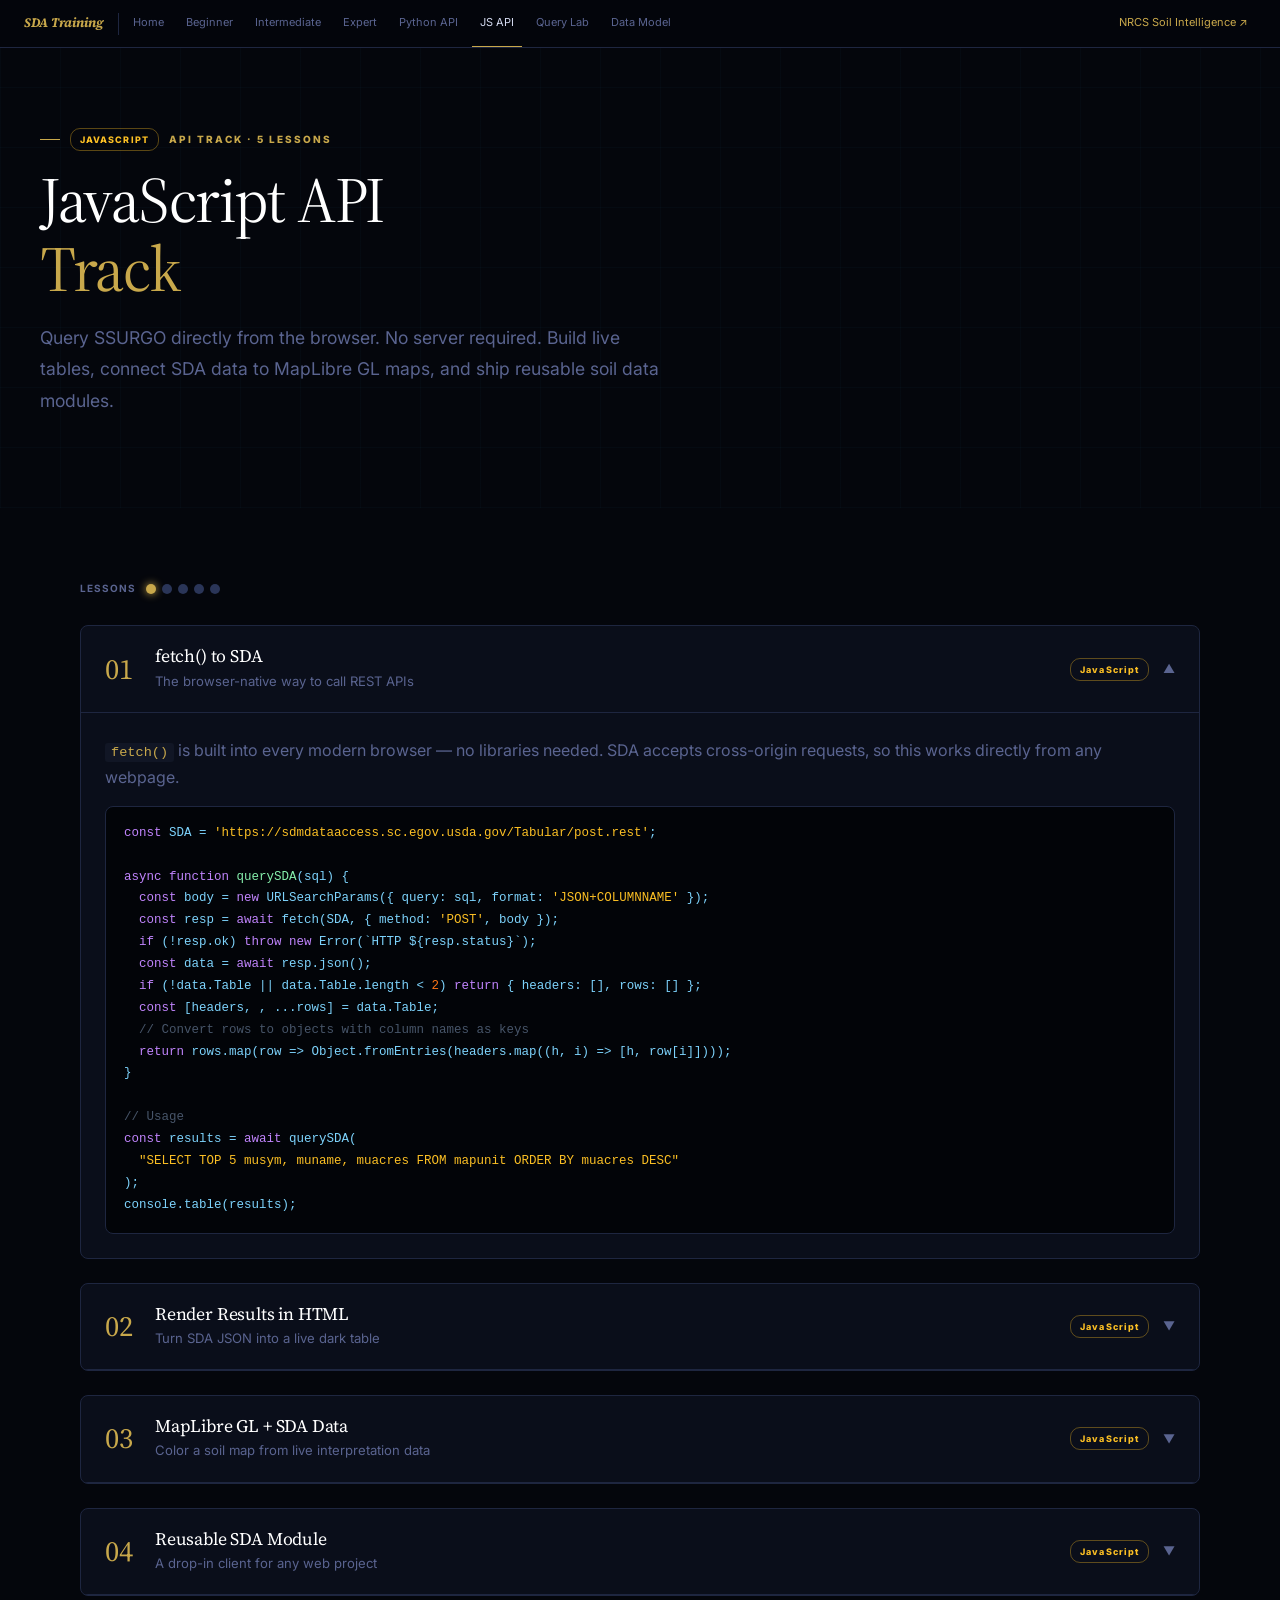
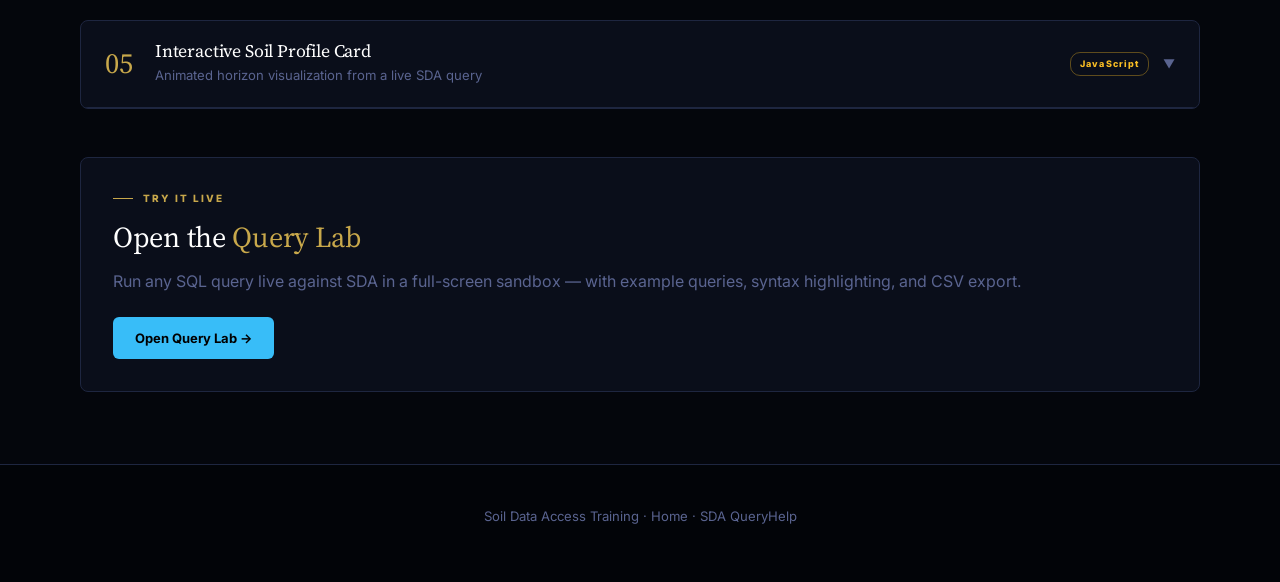
==== docs/api-javascript.html @ 68d7357d "feat: complete NYT-style SDA training site (GitHub Pages) docs/ — 8 pages + 2 shared assets, all sel" ====
<!DOCTYPE html>
<html lang="en">
<head>
<meta charset="UTF-8">
<meta name="viewport" content="width=device-width, initial-scale=1">
<title>JavaScript API Track — SDA Training</title>
<link rel="stylesheet" href="assets/theme.css">
</head>
<body>
<nav id="nav">
  <a class="nav-logo" href="index.html">SDA Training</a>
  <div class="nav-sep"></div>
  <a class="nav-link" href="index.html">Home</a>
  <a class="nav-link" href="beginner.html">Beginner</a>
  <a class="nav-link" href="intermediate.html">Intermediate</a>
  <a class="nav-link" href="expert.html">Expert</a>
  <a class="nav-link" href="api-python.html">Python API</a>
  <a class="nav-link active" href="api-javascript.html">JS API</a>
  <a class="nav-link" href="query-runner.html">Query Lab</a>
  <a class="nav-link" href="soil-model.html">Data Model</a>
  <div class="nav-space"></div>
  <a class="nav-link" href="https://jneme910.github.io/NRCS-Soil-Data-Access/" target="_blank" rel="noopener" style="color:var(--soil)">NRCS Soil Intelligence ↗</a>
</nav>

<section class="hero darker">
  <div class="hero-grid-bg"></div>
  <div class="hero-inner">
    <div class="eyebrow"><span class="lesson-tag tag-javascript" style="display:inline">JAVASCRIPT</span> API Track · 5 Lessons</div>
    <h1>JavaScript API<br><em>Track</em></h1>
    <p class="lead">Query SSURGO directly from the browser. No server required. Build live tables, connect SDA data to MapLibre GL maps, and ship reusable soil data modules.</p>
  </div>
</section>

<section class="section">
  <div class="progress-bar reveal">
    <span class="pb-label">Lessons</span>
    <span class="pb-dot active"></span><span class="pb-dot"></span><span class="pb-dot"></span><span class="pb-dot"></span><span class="pb-dot"></span>
  </div>

  <!-- Lesson 1 -->
  <div class="lesson reveal">
    <div class="lesson-header">
      <span class="lesson-num">01</span>
      <div class="lesson-title"><h3>fetch() to SDA</h3><p>The browser-native way to call REST APIs</p></div>
      <span class="lesson-tag tag-javascript">JavaScript</span>
      <span class="lesson-expand">▼</span>
    </div>
    <div class="lesson-body">
      <p><code>fetch()</code> is built into every modern browser — no libraries needed. SDA accepts cross-origin requests, so this works directly from any webpage.</p>
      <pre><span class="kw">const</span> SDA = <span class="st">'https://sdmdataaccess.sc.egov.usda.gov/Tabular/post.rest'</span>;

<span class="kw">async function</span> <span class="fn">querySDA</span>(sql) {
  <span class="kw">const</span> body = <span class="kw">new</span> URLSearchParams({ query: sql, format: <span class="st">'JSON+COLUMNNAME'</span> });
  <span class="kw">const</span> resp = <span class="kw">await</span> fetch(SDA, { method: <span class="st">'POST'</span>, body });
  <span class="kw">if</span> (!resp.ok) <span class="kw">throw new</span> Error(`HTTP ${resp.status}`);
  <span class="kw">const</span> data = <span class="kw">await</span> resp.json();
  <span class="kw">if</span> (!data.Table || data.Table.length &lt; <span class="nu">2</span>) <span class="kw">return</span> { headers: [], rows: [] };
  <span class="kw">const</span> [headers, , ...rows] = data.Table;
  <span class="co">// Convert rows to objects with column names as keys</span>
  <span class="kw">return</span> rows.map(row =&gt; Object.fromEntries(headers.map((h, i) =&gt; [h, row[i]])));
}

<span class="co">// Usage</span>
<span class="kw">const</span> results = <span class="kw">await</span> querySDA(
  <span class="st">"SELECT TOP 5 musym, muname, muacres FROM mapunit ORDER BY muacres DESC"</span>
);
console.table(results);</pre>
    </div>
  </div>

  <!-- Lesson 2 -->
  <div class="lesson reveal">
    <div class="lesson-header">
      <span class="lesson-num">02</span>
      <div class="lesson-title"><h3>Render Results in HTML</h3><p>Turn SDA JSON into a live dark table</p></div>
      <span class="lesson-tag tag-javascript">JavaScript</span>
      <span class="lesson-expand">▼</span>
    </div>
    <div class="lesson-body">
      <pre><span class="kw">async function</span> <span class="fn">renderTable</span>(sql, containerId) {
  <span class="kw">const</span> el = document.getElementById(containerId);
  el.innerHTML = <span class="st">'&lt;p style="color:#38bdf8"&gt;⟳ Loading…&lt;/p&gt;'</span>;
  <span class="kw">try</span> {
    <span class="kw">const</span> body = <span class="kw">new</span> URLSearchParams({ query: sql, format: <span class="st">'JSON+COLUMNNAME'</span> });
    <span class="kw">const</span> { Table } = <span class="kw">await</span> fetch(SDA, { method: <span class="st">'POST'</span>, body }).then(r =&gt; r.json());
    <span class="kw">const</span> [headers, , ...rows] = Table;

    el.innerHTML = `
      &lt;p style="color:#22c55e"&gt;✓ ${rows.length} rows&lt;/p&gt;
      &lt;div style="overflow-x:auto"&gt;
        &lt;table class="result-table"&gt;
          &lt;thead&gt;&lt;tr&gt;
            ${headers.map(h =&gt; `&lt;th&gt;${h}&lt;/th&gt;`).join(<span class="st">''</span>)}
          &lt;/tr&gt;&lt;/thead&gt;
          &lt;tbody&gt;
            ${rows.slice(<span class="nu">0</span>, <span class="nu">50</span>).map(r =&gt;
              `&lt;tr&gt;${r.map(c =&gt; `&lt;td&gt;${c ?? <span class="st">'—'</span>}&lt;/td&gt;`).join(<span class="st">''</span>)}&lt;/tr&gt;`
            ).join(<span class="st">''</span>)}
          &lt;/tbody&gt;
        &lt;/table&gt;
      &lt;/div&gt;`;
  } <span class="kw">catch</span>(e) {
    el.innerHTML = `&lt;p style="color:red"&gt;✗ ${e.message}&lt;/p&gt;`;
  }
}

<span class="co">// Call it:</span>
renderTable(
  <span class="st">"SELECT TOP 20 areasymbol, areaname FROM legend WHERE areasymbol LIKE 'WI%'"</span>,
  <span class="st">'my-container'</span>
);</pre>
    </div>
  </div>

  <!-- Lesson 3 -->
  <div class="lesson reveal">
    <div class="lesson-header">
      <span class="lesson-num">03</span>
      <div class="lesson-title"><h3>MapLibre GL + SDA Data</h3><p>Color a soil map from live interpretation data</p></div>
      <span class="lesson-tag tag-javascript">JavaScript</span>
      <span class="lesson-expand">▼</span>
    </div>
    <div class="lesson-body">
      <div class="note"><strong>MapLibre GL JS</strong> is the open-source map library used by the NRCS Soil Intelligence platform. Include it with: <code>&lt;script src="https://unpkg.com/maplibre-gl@3.6.2/dist/maplibre-gl.js"&gt;&lt;/script&gt;</code></div>
      <pre><span class="co">// Query FSI ratings, then color a county fill layer</span>
<span class="kw">async function</span> <span class="fn">loadFSILayer</span>(map, areasymbol) {
  <span class="kw">const</span> body = <span class="kw">new</span> URLSearchParams({
    query: `
      SELECT mu.musym, ci.interphrc AS fsi_class, ci.interphr AS fsi_score
      FROM legend l
      INNER JOIN mapunit mu  ON mu.lkey  = l.lkey
      INNER JOIN component c ON c.mukey  = mu.mukey
      INNER JOIN cointerp  ci ON ci.cokey = c.cokey
      WHERE l.areasymbol = '${areasymbol}'
        AND c.majcompflag = 'Yes'
        AND ci.mrulename  = 'Fragile Soil Index'
        AND ci.ruledepth  = 0
      ORDER BY c.comppct_r DESC
    `,
    format: <span class="st">'JSON+COLUMNNAME'</span>
  });
  <span class="kw">const</span> [headers, , ...rows] = (<span class="kw">await</span> fetch(SDA, {method:<span class="st">'POST'</span>,body}).then(r=&gt;r.json())).Table;

  <span class="co">// Build lookup: musym → { fsi_class, fsi_score }</span>
  <span class="kw">const</span> lookup = {};
  rows.forEach(row =&gt; {
    <span class="kw">const</span> obj = Object.fromEntries(headers.map((h,i) =&gt; [h, row[i]]));
    <span class="kw">if</span> (!lookup[obj.musym]) lookup[obj.musym] = obj;
  });

  console.log(`Loaded ${Object.keys(lookup).length} FSI ratings for ${areasymbol}`);
  <span class="kw">return</span> lookup;
}

<span class="kw">function</span> <span class="fn">fsiToColor</span>(cls) {
  <span class="kw">const</span> colors = {
    <span class="st">'Not fragile'</span>:        <span class="st">'#1b7837'</span>,
    <span class="st">'Slightly fragile'</span>:   <span class="st">'#78c679'</span>,
    <span class="st">'Moderately fragile'</span>: <span class="st">'#fecc5c'</span>,
    <span class="st">'Fragile'</span>:            <span class="st">'#fd8d3c'</span>,
    <span class="st">'Highly fragile'</span>:     <span class="st">'#f03b20'</span>,
    <span class="st">'Extremely fragile'</span>:  <span class="st">'#7b0007'</span>,
  };
  <span class="kw">return</span> colors[cls] || <span class="st">'#343450'</span>;
}</pre>
    </div>
  </div>

  <!-- Lesson 4 -->
  <div class="lesson reveal">
    <div class="lesson-header">
      <span class="lesson-num">04</span>
      <div class="lesson-title"><h3>Reusable SDA Module</h3><p>A drop-in client for any web project</p></div>
      <span class="lesson-tag tag-javascript">JavaScript</span>
      <span class="lesson-expand">▼</span>
    </div>
    <div class="lesson-body">
      <pre><span class="st">/**
 * SDAClient — minimal, reusable SDA REST client
 * Drop into any web project. Zero dependencies.
 */</span>
<span class="kw">const</span> SDAClient = (() =&gt; {
  <span class="kw">const</span> ENDPOINT = <span class="st">'https://sdmdataaccess.sc.egov.usda.gov/Tabular/post.rest'</span>;
  <span class="kw">const</span> cache = <span class="kw">new</span> Map();

  <span class="kw">async function</span> <span class="fn">query</span>(sql, { useCache = <span class="kw">true</span> } = {}) {
    <span class="kw">const</span> key = sql.trim().toLowerCase();
    <span class="kw">if</span> (useCache &amp;&amp; cache.has(key)) <span class="kw">return</span> cache.get(key);
    <span class="kw">const</span> body = <span class="kw">new</span> URLSearchParams({ query: sql, format: <span class="st">'JSON+COLUMNNAME'</span> });
    <span class="kw">const</span> resp = <span class="kw">await</span> fetch(ENDPOINT, { method: <span class="st">'POST'</span>, body });
    <span class="kw">if</span> (!resp.ok) <span class="kw">throw new</span> Error(`SDA HTTP ${resp.status}`);
    <span class="kw">const</span> data = <span class="kw">await</span> resp.json();
    <span class="kw">if</span> (!data.Table || data.Table.length &lt; <span class="nu">2</span>) <span class="kw">return</span> [];
    <span class="kw">const</span> [headers, , ...rows] = data.Table;
    <span class="kw">const</span> result = rows.map(r =&gt; Object.fromEntries(headers.map((h,i) =&gt; [h, r[i]])));
    <span class="kw">if</span> (useCache) cache.set(key, result);
    <span class="kw">return</span> result;
  }

  <span class="kw">async function</span> <span class="fn">dominantComponents</span>(areasymbol) {
    <span class="kw">return</span> query(`
      SELECT mu.musym, mu.muname, mu.muacres,
             c.compname, c.comppct_r, c.drainagecl, c.hydgrp, c.taxclname
      FROM legend l
      INNER JOIN mapunit mu  ON mu.lkey  = l.lkey
      INNER JOIN component c ON c.mukey  = mu.mukey
      WHERE l.areasymbol = '${areasymbol}' AND c.majcompflag = 'Yes'
      ORDER BY mu.muacres DESC, c.comppct_r DESC
    `);
  }

  <span class="kw">async function</span> <span class="fn">horizons</span>(areasymbol) {
    <span class="kw">return</span> query(`
      SELECT mu.musym, c.compname, ch.hzname,
             ch.hzdept_r, ch.hzdepb_r, ch.om_r, ch.awc_r, ch.ph1to1h2o_r
      FROM legend l
      INNER JOIN mapunit mu  ON mu.lkey  = l.lkey
      INNER JOIN component c ON c.mukey  = mu.mukey
      INNER JOIN chorizon ch ON ch.cokey = c.cokey
      WHERE l.areasymbol = '${areasymbol}' AND c.majcompflag = 'Yes'
      ORDER BY mu.musym, c.comppct_r DESC, ch.hzdept_r
    `);
  }

  <span class="kw">return</span> { query, dominantComponents, horizons };
})();

<span class="co">// Usage</span>
<span class="kw">const</span> comps = <span class="kw">await</span> SDAClient.dominantComponents(<span class="st">'MN003'</span>);
console.log(`${comps.length} dominant components`);</pre>
      <div class="note" style="margin-top:12px">This exact pattern (with the <code>COMPANION_BASE</code> constant) is what powers the <a href="https://jneme910.github.io/NRCS-Soil-Data-Access/soil-atlas.html" target="_blank">NRCS Soil Atlas</a> — all live soil profile queries use a version of this module.</div>
    </div>
  </div>

  <!-- Lesson 5 -->
  <div class="lesson reveal">
    <div class="lesson-header">
      <span class="lesson-num">05</span>
      <div class="lesson-title"><h3>Interactive Soil Profile Card</h3><p>Animated horizon visualization from a live SDA query</p></div>
      <span class="lesson-tag tag-javascript">JavaScript</span>
      <span class="lesson-expand">▼</span>
    </div>
    <div class="lesson-body">
      <p>This function renders an animated soil profile card — horizon bars colored by depth and OM, with AWC values — for any clicked map unit. This is the heart of the <a href="https://jneme910.github.io/NRCS-Soil-Data-Access/soil-atlas.html" target="_blank">Soil Atlas detail panel</a>.</p>
      <pre><span class="kw">async function</span> <span class="fn">renderSoilProfile</span>(areasymbol, musym, container) {
  container.innerHTML = <span class="st">'&lt;p style="color:#38bdf8"&gt;⟳ Loading profile…&lt;/p&gt;'</span>;
  <span class="kw">const</span> body = <span class="kw">new</span> URLSearchParams({ format: <span class="st">'JSON+COLUMNNAME'</span>, query: `
    SELECT c.compname, c.comppct_r, c.drainagecl,
           ch.hzname, ch.hzdept_r, ch.hzdepb_r,
           ch.om_r, ch.awc_r, ch.sandtotal_r, ch.claytotal_r
    FROM legend l
    INNER JOIN mapunit mu  ON mu.lkey  = l.lkey
    INNER JOIN component c ON c.mukey  = mu.mukey
    INNER JOIN chorizon ch ON ch.cokey = c.cokey
    WHERE l.areasymbol = '${areasymbol}'
      AND mu.musym     = '${musym}'
      AND c.majcompflag = 'Yes'
    ORDER BY c.comppct_r DESC, ch.hzdept_r
  `});

  <span class="kw">const</span> [headers, , ...rows] = (<span class="kw">await</span> fetch(SDA,{method:<span class="st">'POST'</span>,body}).then(r=&gt;r.json())).Table;
  <span class="kw">const</span> data = rows.map(r =&gt; Object.fromEntries(headers.map((h,i)=&gt;[h,r[i]])));
  <span class="kw">if</span> (!data.length) { container.innerHTML=<span class="st">'No data'</span>; <span class="kw">return</span>; }

  <span class="kw">const</span> maxDepth = Math.max(...data.map(d =&gt; +(d.hzdepb_r)||<span class="nu">0</span>));
  <span class="kw">const</span> hzColors = [<span class="st">'#2d1a06'</span>,<span class="st">'#4a3018'</span>,<span class="st">'#6b4a28'</span>,<span class="st">'#8b6040'</span>,<span class="st">'#a07848'</span>];
  <span class="kw">const</span> comp = data[<span class="nu">0</span>];

  container.innerHTML = `
    &lt;div style="font-family:monospace;font-size:12px;background:#0a0e1a;
                border-radius:8px;padding:16px"&gt;
      &lt;div style="color:#c8a84b;font-weight:700;margin-bottom:8px"&gt;
        ${musym} · ${comp.compname} (${comp.comppct_r}%) · ${comp.drainagecl}
      &lt;/div&gt;
      ${data.map((d, i) =&gt; {
        <span class="kw">const</span> thick = (+d.hzdepb_r - +d.hzdept_r)||<span class="nu">0</span>;
        <span class="kw">const</span> pct   = (thick / maxDepth * <span class="nu">100</span>).toFixed(<span class="nu">0</span>);
        <span class="kw">return</span> `
          &lt;div style="display:flex;align-items:center;gap:8px;margin-bottom:3px"&gt;
            &lt;span style="width:56px;color:#5a6490;text-align:right;font-size:10px"&gt;
              ${d.hzdept_r}–${d.hzdepb_r} cm
            &lt;/span&gt;
            &lt;div style="flex:1;background:#181e30;border-radius:2px;height:22px;overflow:hidden"&gt;
              &lt;div class="hz-anim" style="background:${hzColors[i%hzColors.length]};
                height:100%;width:0;display:flex;align-items:center;padding:0 8px;
                transition:width 1s ease" data-w="${pct}"&gt;
                &lt;span style="color:rgba(255,255,255,.8);font-size:10px;white-space:nowrap"&gt;
                  ${d.hzname} · OM ${d.om_r||'—'}%
                &lt;/span&gt;
              &lt;/div&gt;
            &lt;/div&gt;
            &lt;span style="width:48px;color:#c8a84b;font-size:10px;text-align:right"&gt;
              ${d.awc_r ? d.awc_r+' AWC' : '—'}
            &lt;/span&gt;
          &lt;/div&gt;`;
      }).join(<span class="st">''</span>)}
    &lt;/div&gt;`;
  <span class="co">// Animate bars</span>
  setTimeout(() =&gt; container.querySelectorAll(<span class="st">'.hz-anim'</span>).forEach(
    b =&gt; b.style.width = b.dataset.w + <span class="st">'%'</span>
  ), <span class="nu">100</span>);
}</pre>
    </div>
  </div>

  <div class="reveal" style="margin-top:48px;padding:32px;background:var(--panel);border-radius:var(--radius);border:1px solid var(--border)">
    <div class="eyebrow">Try It Live</div>
    <h2 class="section-h2" style="font-size:1.8rem">Open the <em>Query Lab</em></h2>
    <p>Run any SQL query live against SDA in a full-screen sandbox — with example queries, syntax highlighting, and CSV export.</p>
    <a href="query-runner.html" style="display:inline-block;padding:10px 22px;background:var(--accent);color:#000;border-radius:6px;font-weight:700;font-size:13px;text-decoration:none;margin-top:8px">Open Query Lab →</a>
  </div>
</section>

<footer>
  <p>Soil Data Access Training · <a href="index.html">Home</a> · <a href="https://sdmdataaccess.nrcs.usda.gov/QueryHelp.aspx" target="_blank">SDA QueryHelp</a></p>
</footer>
<script src="assets/sda-runner.js"></script>
</body>
</html>
---- docs/assets/theme.css ----
/* SDA Training Resources — Dark Cinematic Theme
   Standalone — no dependency on NRCS-Soil-Data-Access repo */
@import url("https://fonts.googleapis.com/css2?family=Inter:wght@400;500;600;700;800&family=Source+Serif+4:opsz,wght@8..60,400;8..60,600&display=swap");

:root {
  --bg:#04060c; --panel:#0a0e1a; --panel2:#111625; --panel3:#181e30;
  --border:#1e2640; --border2:#2a3558;
  --text:#d4daf0; --dim:#5a6490; --dimmer:#2e3560;
  --accent:#38bdf8; --accent2:#a78bfa;
  --green:#22c55e; --soil:#c8a84b; --soil2:#8b5e2a;
  --red:#ef4444; --orange:#f97316; --gold:#f59e0b;
  --font:'Inter',system-ui,sans-serif;
  --serif:'Source Serif 4',Georgia,serif;
  --mono:'Courier New','Fira Code',monospace;
  --radius:8px; --shadow:0 8px 32px rgba(0,0,0,.6);
}

*{box-sizing:border-box;margin:0;padding:0}
html{scroll-behavior:smooth}
body{background:var(--bg);color:var(--text);font-family:var(--font);line-height:1.7;overflow-x:hidden}

/* Scrollbar */
::-webkit-scrollbar{width:5px;height:5px}
::-webkit-scrollbar-track{background:transparent}
::-webkit-scrollbar-thumb{background:var(--border2);border-radius:3px}
::-webkit-scrollbar-thumb:hover{background:var(--dim)}
*{scrollbar-width:thin;scrollbar-color:var(--border2) transparent}

/* Typography */
h1,h2,h3,h4{font-family:var(--serif);font-weight:400;letter-spacing:-.01em;color:#fff;line-height:1.15}
p{margin-bottom:.9rem;color:var(--dim)}
a{color:var(--accent);text-decoration:none}
a:hover{color:#7dd3fc}
code{font-family:var(--mono);font-size:.85em;background:var(--panel2);padding:2px 6px;border-radius:3px;color:var(--soil)}
pre{background:#020408;border:1px solid var(--border);border-radius:var(--radius);padding:16px 18px;font-family:var(--mono);font-size:12.5px;color:#7dd3fc;overflow-x:auto;line-height:1.75}
pre code{background:none;padding:0;color:inherit;font-size:inherit}

/* Nav */
#nav{position:sticky;top:0;z-index:500;height:48px;background:rgba(4,6,12,.97);border-bottom:1px solid var(--border);backdrop-filter:blur(14px);display:flex;align-items:center;padding:0 24px;gap:6px;overflow-x:auto}
.nav-logo{font-family:var(--serif);font-size:13px;font-style:italic;color:var(--soil);font-weight:700;text-decoration:none;flex-shrink:0;margin-right:8px}
.nav-link{font-size:11px;color:var(--dim);text-decoration:none;padding:0 8px;height:48px;display:flex;align-items:center;border-bottom:2px solid transparent;transition:color .15s;white-space:nowrap}
.nav-link:hover{color:var(--text)}
.nav-link.active{color:var(--text);border-bottom-color:var(--soil)}
.nav-link.hot{color:var(--green);font-weight:700}
.nav-sep{width:1px;height:22px;background:var(--border);flex-shrink:0}
.nav-space{flex:1}

/* Sections */
.section{max-width:1200px;margin:0 auto;padding:72px 40px}
.section.wide{max-width:1400px}
.section.dark{background:var(--panel);max-width:none}
.section.darker{background:#020408;max-width:none}
.section-inner{max-width:1200px;margin:0 auto;padding:72px 40px}
.eyebrow{font-size:10px;font-weight:800;letter-spacing:.2em;text-transform:uppercase;color:var(--soil);margin-bottom:14px;display:flex;align-items:center;gap:10px}
.eyebrow::before{content:'';width:20px;height:1px;background:var(--soil)}
.section-h2{font-family:var(--serif);font-size:clamp(1.8rem,3.5vw,3rem);margin-bottom:14px}
.section-h2 em{color:var(--soil);font-style:normal}
.lead{font-size:1.05rem;color:var(--dim);max-width:62ch;line-height:1.8;margin-bottom:40px}

/* Cards */
.card-grid{display:grid;grid-template-columns:repeat(auto-fit,minmax(280px,1fr));gap:14px}
.card{background:var(--panel);border:1px solid var(--border);border-radius:var(--radius);padding:22px 24px;transition:border-color .18s,transform .18s}
.card:hover{border-color:var(--border2);transform:translateY(-2px)}
.card h3{font-size:1rem;color:#fff;margin-bottom:8px}
.card p{font-size:.875rem;color:var(--dim);margin-bottom:10px}

/* Lesson panel */
.lesson{background:var(--panel);border:1px solid var(--border);border-radius:var(--radius);margin-bottom:24px;overflow:hidden}
.lesson-header{padding:20px 24px;border-bottom:1px solid var(--border);display:flex;align-items:center;gap:14px;cursor:pointer}
.lesson-num{font-family:var(--serif);font-size:1.8rem;color:var(--soil);line-height:1;min-width:36px}
.lesson-title{flex:1}
.lesson-title h3{font-size:1.1rem;color:#fff;margin-bottom:3px}
.lesson-title p{font-size:.82rem;color:var(--dim);margin:0}
.lesson-tag{font-size:9px;font-weight:800;letter-spacing:.12em;padding:3px 9px;border-radius:10px;border:1px solid;flex-shrink:0}
.tag-beginner{color:var(--green);border-color:rgba(34,197,94,.35)}
.tag-intermediate{color:var(--gold);border-color:rgba(245,158,11,.35)}
.tag-expert{color:var(--red);border-color:rgba(239,68,68,.35)}
.tag-python{color:#60a5fa;border-color:rgba(96,165,250,.35)}
.tag-javascript{color:#fbbf24;border-color:rgba(251,191,36,.35)}
.lesson-body{padding:24px;display:none}
.lesson-body.open{display:block}
.lesson-expand{font-size:12px;color:var(--dim);transition:transform .2s}
.lesson-header:hover .lesson-expand{color:var(--text)}

/* SQL runner */
.sql-panel{background:var(--panel2);border:1px solid var(--border);border-radius:var(--radius);overflow:hidden;margin:16px 0}
.sql-toolbar{display:flex;align-items:center;gap:8px;padding:8px 12px;border-bottom:1px solid var(--border);background:var(--panel3)}
.sql-toolbar-label{font-size:9px;font-weight:800;letter-spacing:.14em;text-transform:uppercase;color:var(--soil);flex:1}
.btn-run{padding:5px 14px;background:var(--accent);color:#000;border:none;border-radius:5px;font-size:11px;font-weight:700;cursor:pointer;font-family:var(--font);transition:all .15s;display:flex;align-items:center;gap:5px}
.btn-run:hover{background:#7dd3fc}
.btn-run:disabled{opacity:.5;cursor:not-allowed}
.btn-copy{padding:5px 11px;background:var(--panel2);border:1px solid var(--border);color:var(--dim);border-radius:5px;font-size:11px;cursor:pointer;font-family:var(--font);transition:all .15s}
.btn-copy:hover{border-color:var(--border2);color:var(--text)}
.sql-editor{font-family:var(--mono);font-size:12px;color:#7dd3fc;background:#020408;padding:14px 16px;min-height:80px;width:100%;resize:vertical;border:none;outline:none;line-height:1.75}
.sql-result{border-top:1px solid var(--border);max-height:320px;overflow:auto}
.result-ok{padding:7px 12px;background:rgba(34,197,94,.08);border-bottom:1px solid rgba(34,197,94,.2);font-size:11px;color:var(--green);display:flex;align-items:center;gap:6px}
.result-err{padding:10px 14px;background:rgba(239,68,68,.08);border:1px solid rgba(239,68,68,.2);font-size:11px;color:var(--red);border-radius:0 0 var(--radius) var(--radius)}
.result-loading{padding:12px;font-size:11px;color:var(--accent);display:flex;align-items:center;gap:8px}
.result-table{width:100%;border-collapse:collapse;font-size:11px}
.result-table th{background:var(--panel3);color:var(--dim);padding:6px 12px;text-align:left;font-size:9px;font-weight:800;text-transform:uppercase;letter-spacing:.08em;position:sticky;top:0;border-bottom:1px solid var(--border)}
.result-table td{padding:5px 12px;border-bottom:1px solid var(--border);color:var(--text)}
.result-table tr:hover td{background:var(--panel2)}
@keyframes spin{to{transform:rotate(360deg)}}
.spin{animation:spin .7s linear infinite;display:inline-block}

/* Progress bar */
.progress-bar{display:flex;gap:6px;align-items:center;margin-bottom:28px;flex-wrap:wrap}
.pb-label{font-size:10px;font-weight:700;letter-spacing:.1em;text-transform:uppercase;color:var(--dim);margin-right:4px}
.pb-dot{width:10px;height:10px;border-radius:50%;background:var(--border2);cursor:pointer;transition:all .15s}
.pb-dot.done{background:var(--green)}
.pb-dot.active{background:var(--soil);box-shadow:0 0 8px var(--soil)}

/* Code highlight */
.kw{color:#c084fc} .fn{color:#86efac} .co{color:#475569} .st{color:#fbbf24} .nu{color:#f97316}

/* Hero */
.hero{padding:80px 40px 60px;position:relative;overflow:hidden}
.hero-grid-bg{position:absolute;inset:0;pointer-events:none;background:repeating-linear-gradient(0deg,rgba(56,189,248,.025) 0 1px,transparent 1px 60px),repeating-linear-gradient(90deg,rgba(56,189,248,.025) 0 1px,transparent 1px 60px)}
.hero-inner{max-width:1200px;margin:0 auto;position:relative}
.hero h1{font-family:var(--serif);font-size:clamp(2.4rem,5vw,4.5rem);font-weight:400;color:#fff;letter-spacing:-.02em;line-height:1.08;margin-bottom:18px}
.hero h1 em{color:var(--soil);font-style:normal}
.hero .lead{font-size:1.1rem;max-width:58ch;margin-bottom:32px}

/* Tip / callout boxes */
.tip{background:rgba(200,168,75,.08);border:1px solid rgba(200,168,75,.25);border-left:3px solid var(--soil);border-radius:0 var(--radius) var(--radius) 0;padding:14px 18px;margin:20px 0;font-size:.9rem;color:var(--dim)}
.tip strong{color:var(--soil)}
.note{background:rgba(56,189,248,.06);border:1px solid rgba(56,189,248,.2);border-left:3px solid var(--accent);border-radius:0 var(--radius) var(--radius) 0;padding:14px 18px;margin:20px 0;font-size:.9rem;color:var(--dim)}
.note strong{color:var(--accent)}
.warn{background:rgba(239,68,68,.06);border:1px solid rgba(239,68,68,.2);border-left:3px solid var(--red);border-radius:0 var(--radius) var(--radius) 0;padding:14px 18px;margin:20px 0;font-size:.9rem;color:var(--dim)}
.warn strong{color:var(--red)}

/* Reveal animation */
.reveal{opacity:0;transform:translateY(20px);transition:opacity .6s ease,transform .6s ease}
.reveal.on{opacity:1;transform:none}

/* Footer */
footer{background:#020408;border-top:1px solid var(--border);padding:40px;text-align:center;font-size:.82rem;color:var(--dimmer)}
footer a{color:var(--dim)}
footer a:hover{color:var(--soil)}

/* Step connector */
.step-list{display:flex;flex-direction:column;gap:0}
.step{display:flex;gap:20px;position:relative;padding-bottom:32px}
.step:last-child{padding-bottom:0}
.step-line{position:absolute;left:19px;top:40px;bottom:0;width:1px;background:var(--border)}
.step:last-child .step-line{display:none}
.step-num{width:40px;height:40px;border-radius:50%;background:var(--panel2);border:2px solid var(--border);color:var(--soil);font-family:var(--serif);font-size:1.1rem;display:flex;align-items:center;justify-content:center;flex-shrink:0}
.step-content h4{color:#fff;font-size:1rem;margin-bottom:6px}
.step-content p{font-size:.875rem;margin-bottom:0}

/* Companion link */
.companion-box{background:var(--panel2);border:1px solid var(--border2);border-radius:var(--radius);padding:16px 20px;display:flex;align-items:center;gap:14px;margin:24px 0;text-decoration:none;transition:border-color .18s}
.companion-box:hover{border-color:var(--soil)}
.companion-icon{font-size:1.6rem;flex-shrink:0}
.companion-body .label{font-size:9px;font-weight:800;letter-spacing:.14em;text-transform:uppercase;color:var(--soil);margin-bottom:3px}
.companion-body strong{display:block;color:#fff;font-size:.95rem}
.companion-body span{font-size:.8rem;color:var(--dim)}
.companion-arrow{margin-left:auto;color:var(--dim);font-size:1.2rem;flex-shrink:0}

@media(max-width:768px){
  .section,.section-inner{padding:48px 20px}
  #nav{padding:0 12px}
  .hero{padding:56px 20px 40px}
}
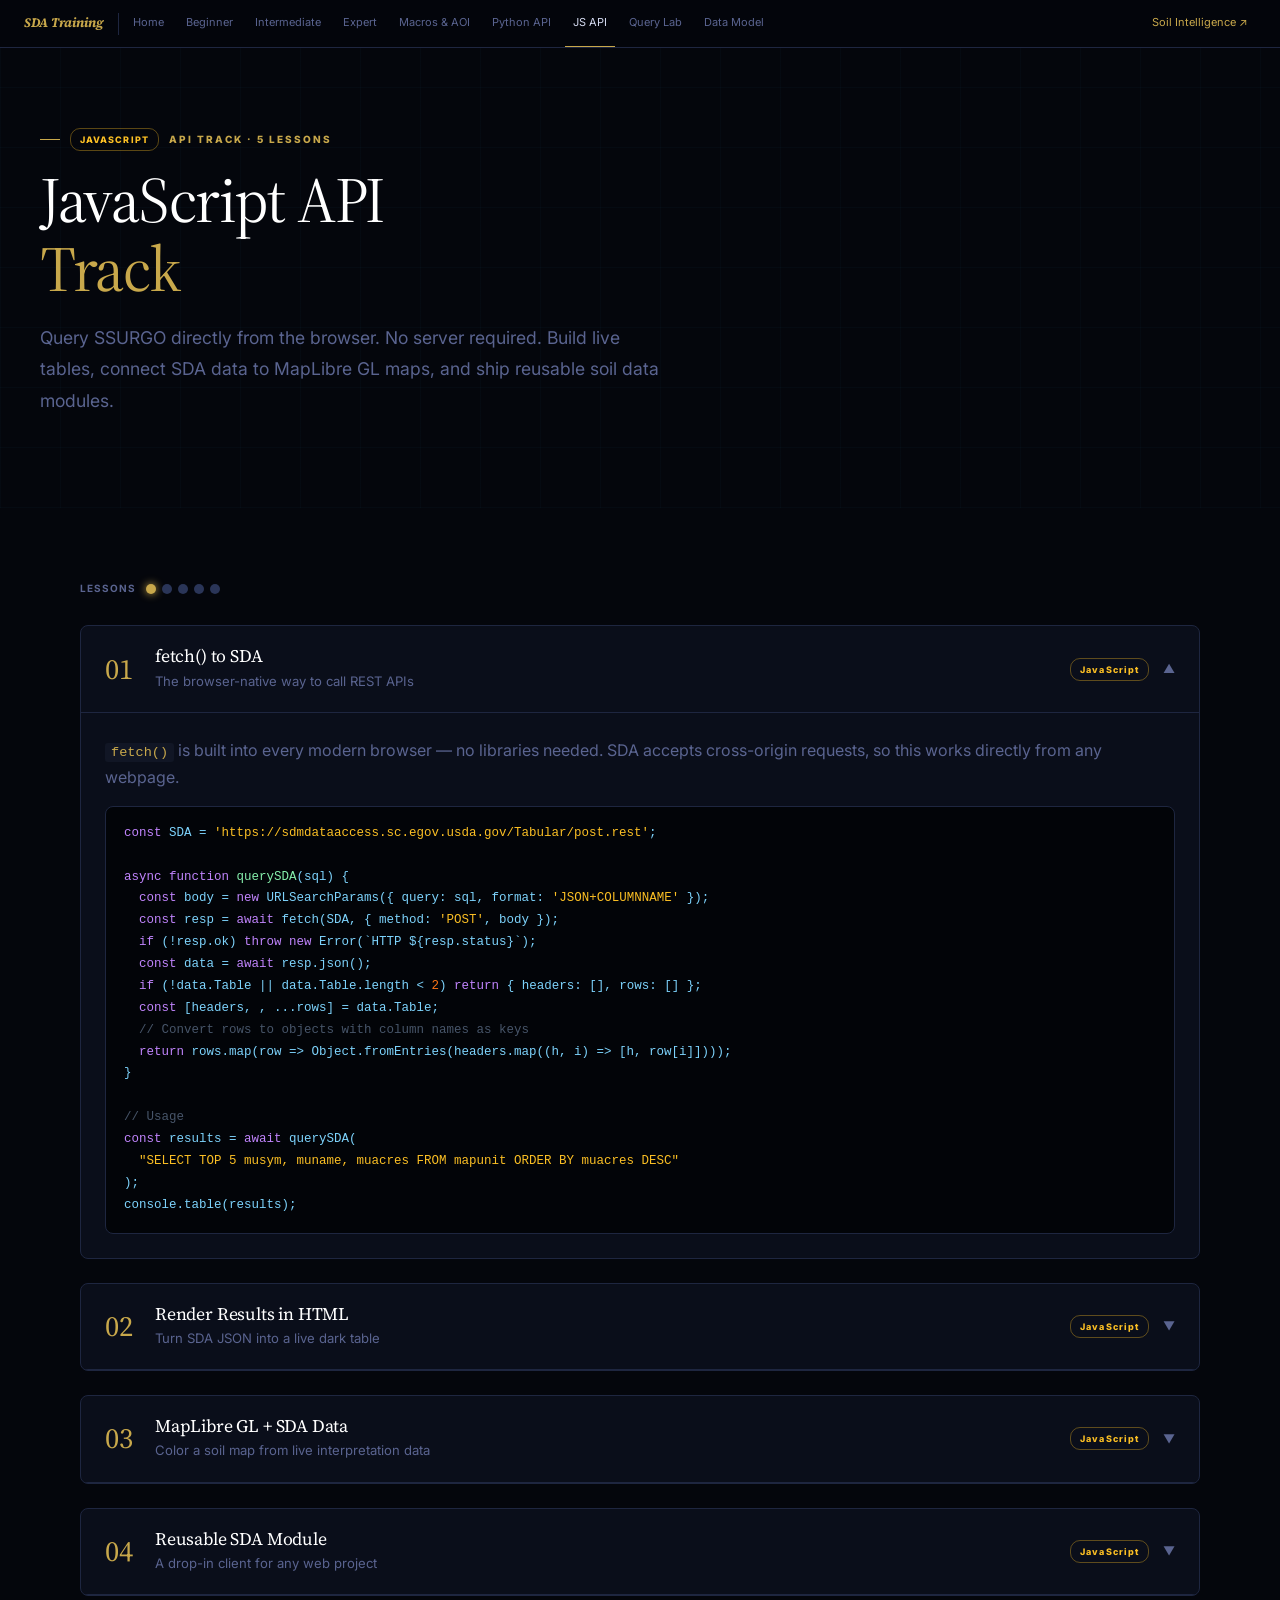
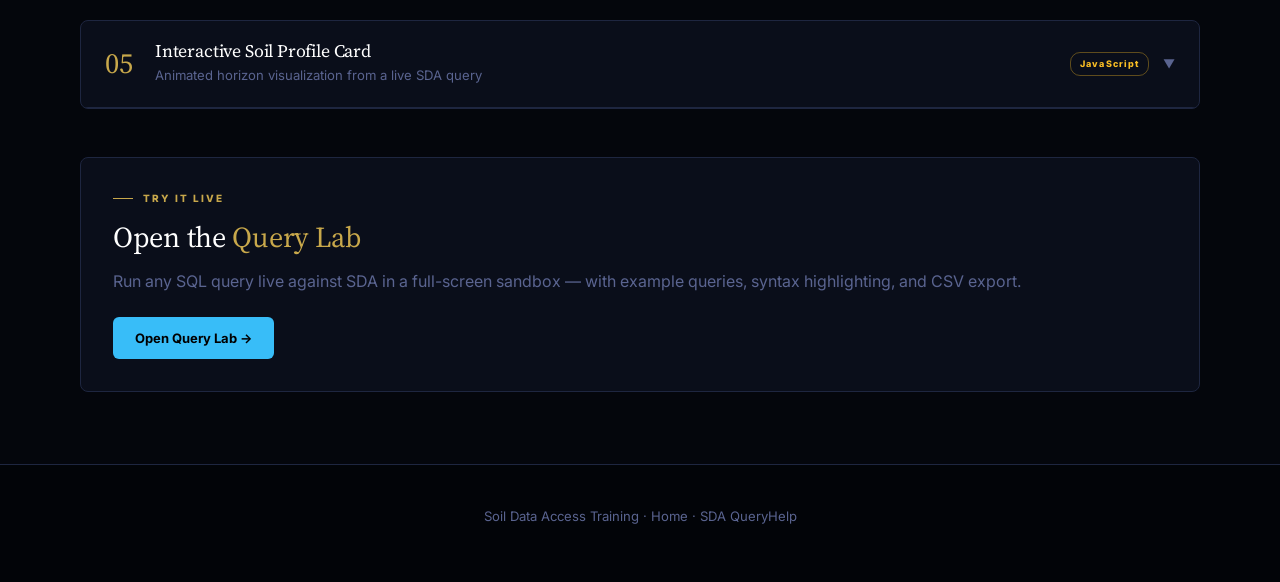
==== commit 703edbe2: "feat: add Macros & AOI page covering all advanced SDA query patterns New page docs/macros.html — NYT" ====
--- a/docs/api-javascript.html
+++ b/docs/api-javascript.html
@@ -14,12 +14,13 @@
   <a class="nav-link" href="beginner.html">Beginner</a>
   <a class="nav-link" href="intermediate.html">Intermediate</a>
   <a class="nav-link" href="expert.html">Expert</a>
+  <a class="nav-link" href="macros.html">Macros &amp; AOI</a>
   <a class="nav-link" href="api-python.html">Python API</a>
   <a class="nav-link active" href="api-javascript.html">JS API</a>
   <a class="nav-link" href="query-runner.html">Query Lab</a>
   <a class="nav-link" href="soil-model.html">Data Model</a>
   <div class="nav-space"></div>
-  <a class="nav-link" href="https://jneme910.github.io/NRCS-Soil-Data-Access/" target="_blank" rel="noopener" style="color:var(--soil)">NRCS Soil Intelligence ↗</a>
+  <a class="nav-link" href="https://jneme910.github.io/NRCS-Soil-Data-Access/" target="_blank" rel="noopener" style="color:var(--soil)">Soil Intelligence ↗</a>
 </nav>
 
 <section class="hero darker">
@@ -121,7 +122,7 @@
       <span class="lesson-expand">▼</span>
     </div>
     <div class="lesson-body">
-      <div class="note"><strong>MapLibre GL JS</strong> is the open-source map library used by the NRCS Soil Intelligence platform. Include it with: <code>&lt;script src="https://unpkg.com/maplibre-gl@3.6.2/dist/maplibre-gl.js"&gt;&lt;/script&gt;</code></div>
+      <div class="note"><strong>MapLibre GL JS</strong> is the open-source map library used by the Soil Intelligence platform. Include it with: <code>&lt;script src="https://unpkg.com/maplibre-gl@3.6.2/dist/maplibre-gl.js"&gt;&lt;/script&gt;</code></div>
       <pre><span class="co">// Query FSI ratings, then color a county fill layer</span>
 <span class="kw">async function</span> <span class="fn">loadFSILayer</span>(map, areasymbol) {
   <span class="kw">const</span> body = <span class="kw">new</span> URLSearchParams({
